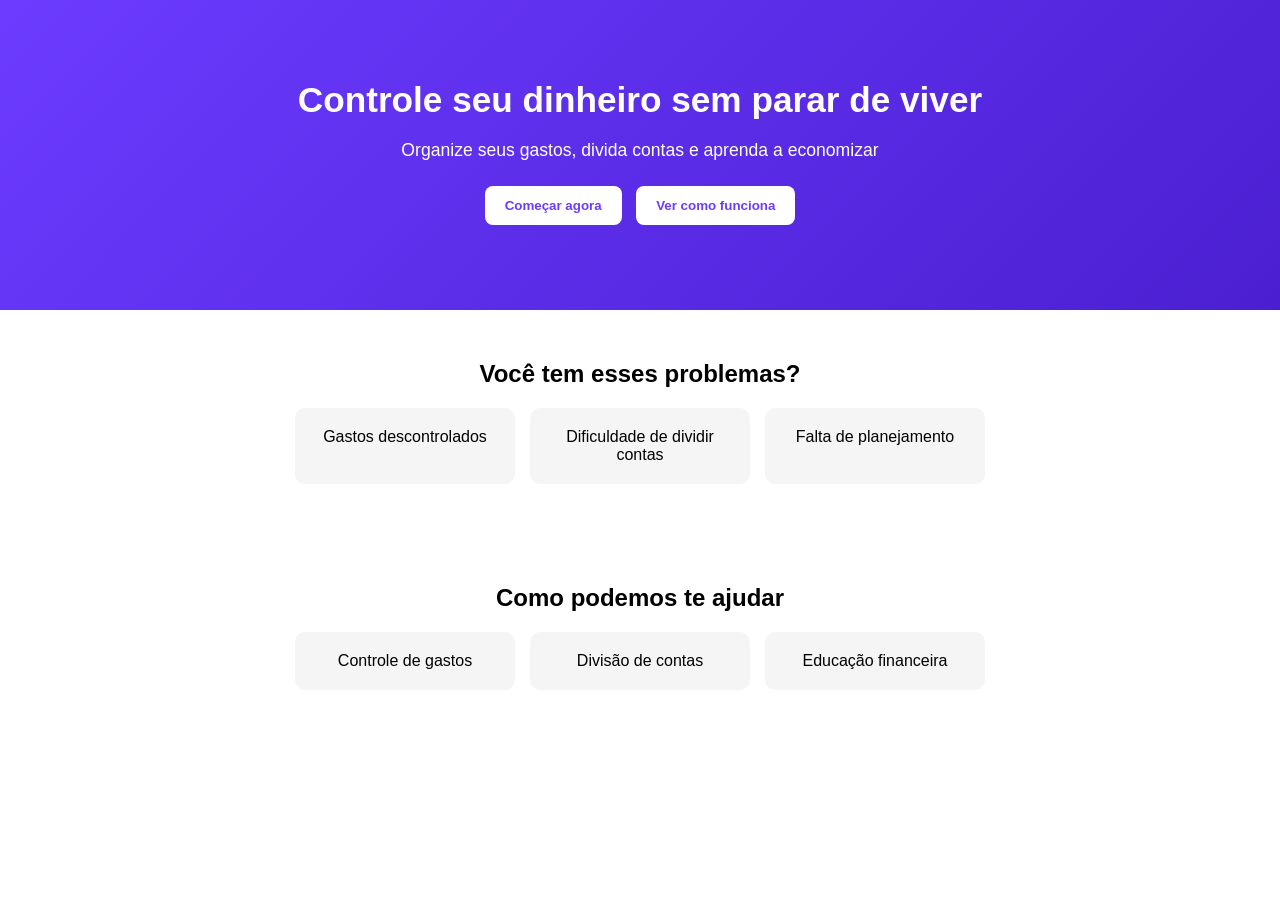
==== index.html @ 618a70f9 "Rename projetounama.html to index.html" ====
<!DOCTYPE html>
<html lang="pt-br">
<head>
  <meta charset="UTF-8">
  <meta name="viewport" content="width=device-width, initial-scale=1.0">
  <title>Controle Financeiro</title>

  <style>
    * {
      margin: 0;
      padding: 0;
      box-sizing: border-box;
      font-family: Arial, sans-serif;
    }

    body {
      background-color: #FFFFFF;
    }

    .hero {
      background: linear-gradient(135deg, #6C3BFF, #4B1FD1);
      color: white;
      text-align: center;
      padding: 80px 20px;
    }

    .hero h1 {
      font-size: 2.2em;
    }

    .hero p {
      margin: 20px 0;
      font-size: 1.1em;
    }

    .btn {
      background: white;
      color: #6C3BFF;
      border: none;
      padding: 12px 20px;
      border-radius: 8px;
      cursor: pointer;
      margin: 5px;
      font-weight: bold;
    }

    .section {
      padding: 50px 20px;
      text-align: center;
    }

    .cards {
      display: flex;
      flex-wrap: wrap;
      justify-content: center;
      gap: 15px;
      margin-top: 20px;
    }

    .card {
      background: #F5F5F5;
      padding: 20px;
      border-radius: 10px;
      width: 220px;
    }

    @media (max-width: 600px) {
      .hero h1 {
        font-size: 1.6em;
      }

      .card {
        width: 90%;
      }
    }
  </style>
</head>

<body>

  <div class="hero">
    <h1>Controle seu dinheiro sem parar de viver</h1>
    <p>Organize seus gastos, divida contas e aprenda a economizar</p>
    <button class="btn">Começar agora</button>
    <button class="btn">Ver como funciona</button>
  </div>

  <div class="section">
    <h2>Você tem esses problemas?</h2>

    <div class="cards">
      <div class="card">Gastos descontrolados</div>
      <div class="card">Dificuldade de dividir contas</div>
      <div class="card">Falta de planejamento</div>
    </div>
  </div>

  <div class="section">
    <h2>Como podemos te ajudar</h2>

    <div class="cards">
      <div class="card">Controle de gastos</div>
      <div class="card">Divisão de contas</div>
      <div class="card">Educação financeira</div>
    </div>
  </div>

</body>
</html>
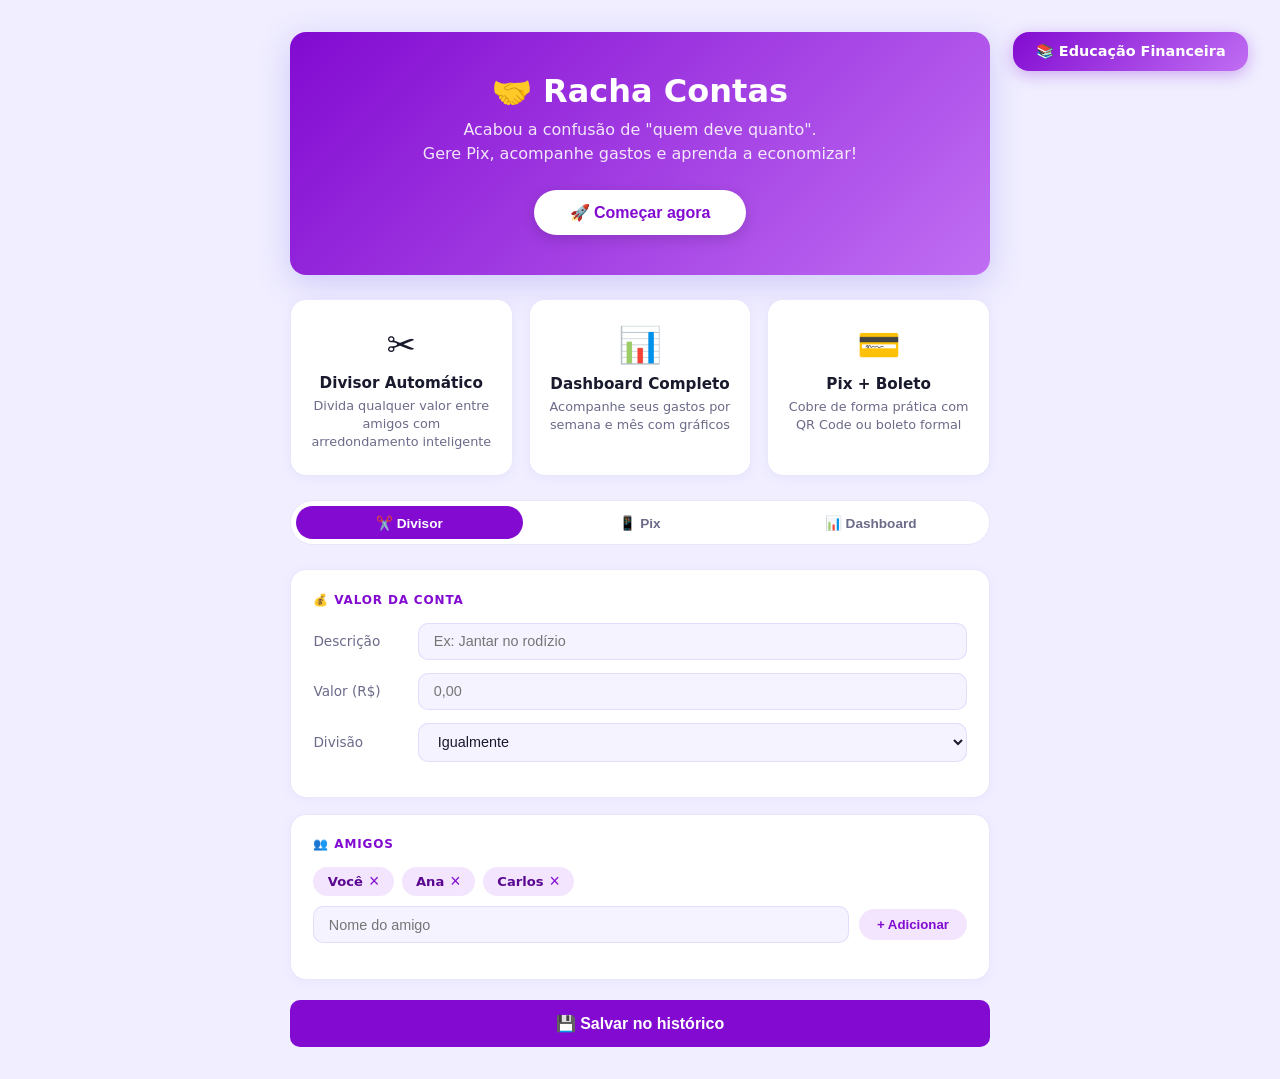
==== commit 1d1eab3d: "Create index.html" ====
--- a/index.html
+++ b/index.html
@@ -1,109 +1,926 @@
 <!DOCTYPE html>
-<html lang="pt-br">
+<html lang="pt-BR">
 <head>
   <meta charset="UTF-8">
   <meta name="viewport" content="width=device-width, initial-scale=1.0">
-  <title>Controle Financeiro</title>
-
+  <title>Racha Contas — Divida sem stress</title>
   <style>
-    * {
-      margin: 0;
+    *, *::before, *::after { box-sizing: border-box; margin: 0; padding: 0; }
+
+    :root {
+      --brand: #820ad1;
+      --brand-light: #c06ef3;
+      --brand-dark: #5e0898;
+      --bg: #f0eeff;
+      --surface: #ffffff;
+      --surface2: #f5f3ff;
+      --text: #1a1a2e;
+      --text2: #6b6b8a;
+      --border: rgba(108, 92, 231, 0.15);
+      --success: #00b894;
+      --danger: #d63031;
+      --radius: 16px;
+      --radius-sm: 10px;
+    }
+
+    body {
+      font-family: 'Segoe UI', system-ui, sans-serif;
+      background: var(--bg);
+      color: var(--text);
+      min-height: 100vh;
+      padding: 2rem 1rem;
+    }
+
+    .app {
+      max-width: 700px;
+      margin: 0 auto;
+      position: relative;
+    }
+
+    /* BOTÃO EDUCAÇÃO FINANCEIRA */
+    .edu-btn {
+      position: fixed;
+      top: 2rem;
+      right: 2rem;
+      background: linear-gradient(135deg, var(--brand), var(--brand-light));
+      color: #fff;
+      border: none;
+      padding: .7rem 1.4rem;
+      border-radius: var(--radius);
+      font-size: .9rem;
+      font-weight: 700;
+      cursor: pointer;
+      transition: all .2s cubic-bezier(.4,0,.2,1);
+      box-shadow: 0 4px 16px rgba(130, 10, 209, 0.3);
+      z-index: 1000;
+      font-family: inherit;
+      text-decoration: none;
+      display: flex;
+      align-items: center;
+      gap: 8px;
+    }
+    .edu-btn:hover {
+      transform: translateY(-2px);
+      box-shadow: 0 8px 24px rgba(130, 10, 209, 0.4);
+      background: linear-gradient(135deg, var(--brand-dark), var(--brand));
+    }
+    .edu-btn:active {
+      transform: translateY(0);
+    }
+
+    @media (max-width: 768px) {
+      .edu-btn {
+        top: 1.5rem;
+        right: 1.5rem;
+        padding: .6rem 1.2rem;
+        font-size: .85rem;
+      }
+    }
+
+    /* HERO */
+    .hero {
+      background: linear-gradient(135deg, #820ad1 0%, #c06ef3 100%);
+      border-radius: var(--radius);
+      padding: 2.5rem 2rem;
+      text-align: center;
+      color: #fff;
+      margin-bottom: 1.5rem;
+      box-shadow: 0 8px 32px rgba(108, 92, 231, 0.25);
+    }
+    .hero h1 { font-size: 2rem; font-weight: 800; margin-bottom: .5rem; }
+    .hero p { font-size: 1rem; opacity: .88; margin-bottom: 1.5rem; line-height: 1.5; }
+    .btn-hero {
+      background: #fff;
+      color: #820ad1;
+      border: none;
+      padding: .8rem 2.2rem;
+      border-radius: 40px;
+      font-size: 1rem;
+      font-weight: 700;
+      cursor: pointer;
+      transition: transform .15s, box-shadow .15s;
+      box-shadow: 0 4px 14px rgba(0,0,0,.15);
+    }
+    .btn-hero:hover { transform: scale(1.05); box-shadow: 0 6px 20px rgba(0,0,0,.2); }
+
+    /* FEATURE CARDS */
+    .features {
+      display: grid;
+      grid-template-columns: repeat(auto-fit, minmax(180px, 1fr));
+      gap: 1rem;
+      margin-bottom: 1.5rem;
+    }
+    .feature-card {
+      background: var(--surface);
+      border-radius: var(--radius);
+      padding: 1.5rem 1rem;
+      text-align: center;
+      border: 1px solid var(--border);
+      box-shadow: 0 2px 12px rgba(108,92,231,.06);
+    }
+    .feature-icon { font-size: 2.2rem; margin-bottom: .6rem; }
+    .feature-card h3 { font-size: .95rem; font-weight: 700; margin-bottom: .3rem; }
+    .feature-card p { font-size: .8rem; color: var(--text2); line-height: 1.4; }
+
+    /* TABS */
+    .tabs {
+      display: flex;
+      gap: 4px;
+      background: var(--surface);
+      border-radius: 50px;
+      padding: 5px;
+      margin-bottom: 1.5rem;
+      border: 1px solid var(--border);
+    }
+    .tab {
+      flex: 1;
+      padding: .55rem;
+      border: none;
+      background: transparent;
+      border-radius: 50px;
+      font-size: .85rem;
+      cursor: pointer;
+      color: var(--text2);
+      font-weight: 600;
+      transition: all .2s;
+    }
+    .tab.active { background: var(--brand); color: #fff; }
+    .tab:hover:not(.active) { background: var(--surface2); }
+
+    /* PANELS */
+    .panel { display: none; }
+    .panel.active { display: block; }
+
+    /* CARD */
+    .card {
+      background: var(--surface);
+      border: 1px solid var(--border);
+      border-radius: var(--radius);
+      padding: 1.4rem;
+      margin-bottom: 1rem;
+      box-shadow: 0 2px 12px rgba(108,92,231,.05);
+    }
+    .card-title {
+      font-size: .75rem;
+      font-weight: 700;
+      text-transform: uppercase;
+      letter-spacing: .07em;
+      color: var(--brand);
+      margin-bottom: 1rem;
+    }
+
+    /* FORM ELEMENTS */
+    .row {
+      display: flex;
+      gap: 10px;
+      align-items: center;
+      margin-bottom: .8rem;
+    }
+    .row label {
+      font-size: .85rem;
+      color: var(--text2);
+      min-width: 95px;
+      font-weight: 500;
+    }
+    input[type=text],
+    input[type=number],
+    select {
+      flex: 1;
+      padding: .6rem .9rem;
+      border: 1.5px solid var(--border);
+      border-radius: var(--radius-sm);
+      font-size: .9rem;
+      background: var(--surface2);
+      color: var(--text);
+      transition: border-color .2s;
+      outline: none;
+    }
+    input:focus, select:focus { border-color: var(--brand); background: #fff; }
+
+    /* AMIGOS */
+    .amigos-list { display: flex; flex-wrap: wrap; gap: 8px; margin-bottom: 10px; }
+    .amigo-tag {
+      background: #f3e5fd;
+      color: #5a0791;
+      border-radius: 20px;
+      padding: .35rem .9rem;
+      font-size: .82rem;
+      font-weight: 600;
+      display: flex;
+      align-items: center;
+      gap: 6px;
+    }
+    .amigo-tag button {
+      background: none;
+      border: none;
+      cursor: pointer;
+      color: #820ad1;
+      font-size: 1.1rem;
+      line-height: 1;
       padding: 0;
-      box-sizing: border-box;
-      font-family: Arial, sans-serif;
-    }
-
-    body {
-      background-color: #FFFFFF;
-    }
-
-    .hero {
-      background: linear-gradient(135deg, #6C3BFF, #4B1FD1);
-      color: white;
+    }
+    .add-btn {
+      background: #f3e5fd;
+      color: var(--brand);
+      border: none;
+      padding: .5rem 1.1rem;
+      border-radius: 20px;
+      font-size: .83rem;
+      cursor: pointer;
+      font-weight: 700;
+      transition: all .2s;
+    }
+    .add-btn:hover { background: var(--brand); color: #fff; }
+
+    /* RESULTADO */
+    .resultado {
+      background: linear-gradient(135deg, #f3e5fd, #E1F5EE);
+      border-radius: var(--radius);
+      padding: 1.2rem;
+      margin-top: .8rem;
+    }
+    .res-titulo { font-size: .8rem; font-weight: 700; color: #6a0eb5; margin-bottom: .6rem; }
+    .res-item {
+      display: flex;
+      justify-content: space-between;
+      align-items: center;
+      padding: .5rem 0;
+      border-bottom: 1px solid rgba(108,92,231,.12);
+    }
+    .res-item:last-child { border-bottom: none; }
+    .res-nome { font-size: .9rem; font-weight: 500; }
+    .res-val { font-size: 1.05rem; font-weight: 800; color: #6a0eb5; }
+    .aviso {
+      font-size: .8rem;
+      color: #3B6D11;
+      background: #EAF3DE;
+      padding: .5rem .8rem;
+      border-radius: 8px;
+      margin-top: .6rem;
+      line-height: 1.4;
+    }
+    .aviso.warn { color: #633806; background: #FAEEDA; }
+
+    .btn-primary {
+      width: 100%;
+      background: var(--brand);
+      color: #fff;
+      border: none;
+      padding: .85rem;
+      border-radius: var(--radius-sm);
+      font-size: 1rem;
+      font-weight: 700;
+      cursor: pointer;
+      margin-top: .3rem;
+      transition: background .2s, transform .15s;
+    }
+    .btn-primary:hover { background: var(--brand-dark); transform: translateY(-1px); }
+
+    .btn-green {
+  background: #67b347;
+}
+
+.btn-green:hover {
+  background: #6BCB4D;
+}
+    .btn-primary:active { transform: translateY(0); }
+
+    /* PIX */
+    .qr-area { text-align: center; padding: 1rem; }
+    .qr-box {
+      display: inline-block;
+      background: #fff;
+      padding: 14px;
+      border-radius: 14px;
+      border: 3px solid var(--brand);
+    }
+    .pix-key-display {
+      background: var(--surface2);
+      border-radius: 8px;
+      padding: .7rem 1rem;
+      font-family: 'Courier New', monospace;
+      font-size: .78rem;
+      word-break: break-all;
+      margin: .6rem 0;
+      color: var(--text2);
+      border: 1px solid var(--border);
+    }
+    .copy-btn {
+      background: none;
+      border: 2px solid var(--brand);
+      color: var(--brand);
+      padding: .45rem 1.1rem;
+      border-radius: 8px;
+      font-size: .85rem;
+      font-weight: 700;
+      cursor: pointer;
+      transition: all .2s;
+    }
+    .copy-btn:hover { background: var(--brand); color: #fff; }
+    .boleto-box {
+      background: var(--surface2);
+      border: 2px dashed var(--border);
+      border-radius: 10px;
+      padding: 1rem 1.2rem;
+      font-size: .85rem;
+    }
+    .boleto-line {
+      display: flex;
+      justify-content: space-between;
+      padding: .3rem 0;
+      border-bottom: 1px solid var(--border);
+      color: var(--text2);
+    }
+    .boleto-line:last-of-type { border-bottom: none; }
+    .boleto-line strong { color: var(--text); font-weight: 600; }
+
+    /* DASHBOARD */
+    .stats {
+      display: grid;
+      grid-template-columns: repeat(3, 1fr);
+      gap: 10px;
+      margin-bottom: 1rem;
+    }
+    .stat-card {
+      background: var(--surface);
+      border: 1px solid var(--border);
+      border-radius: var(--radius-sm);
+      padding: 1rem;
       text-align: center;
-      padding: 80px 20px;
-    }
-
-    .hero h1 {
-      font-size: 2.2em;
-    }
-
-    .hero p {
-      margin: 20px 0;
-      font-size: 1.1em;
-    }
-
-    .btn {
-      background: white;
-      color: #6C3BFF;
-      border: none;
-      padding: 12px 20px;
-      border-radius: 8px;
-      cursor: pointer;
-      margin: 5px;
-      font-weight: bold;
-    }
-
-    .section {
-      padding: 50px 20px;
-      text-align: center;
-    }
-
-    .cards {
+    }
+    .stat-label { font-size: .72rem; color: var(--text2); font-weight: 600; text-transform: uppercase; letter-spacing: .05em; margin-bottom: .3rem; }
+    .stat-val { font-size: 1.25rem; font-weight: 800; color: var(--brand); }
+
+    .chart-wrap { height: 170px; display: flex; align-items: flex-end; gap: 8px; padding: 10px 0 0; }
+    .bar-group { display: flex; flex-direction: column; align-items: center; flex: 1; gap: 5px; }
+    .bar { width: 100%; border-radius: 6px 6px 0 0; min-height: 4px; transition: height .5s cubic-bezier(.4,0,.2,1); }
+    .bar-label { font-size: .7rem; color: var(--text2); }
+    .bar-val { font-size: .72rem; font-weight: 700; color: var(--text); }
+
+    .legend { display: flex; gap: 14px; margin-top: .7rem; flex-wrap: wrap; }
+    .legend-item { display: flex; align-items: center; gap: 5px; font-size: .78rem; color: var(--text2); }
+    .dot { width: 10px; height: 10px; border-radius: 50%; }
+
+    .hist-item {
       display: flex;
-      flex-wrap: wrap;
-      justify-content: center;
-      gap: 15px;
-      margin-top: 20px;
-    }
-
-    .card {
-      background: #F5F5F5;
-      padding: 20px;
+      justify-content: space-between;
+      align-items: center;
+      padding: .65rem 0;
+      border-bottom: 1px solid var(--border);
+    }
+    .hist-item:last-child { border-bottom: none; }
+    .hist-desc { font-size: .9rem; font-weight: 600; }
+    .hist-meta { font-size: .75rem; color: var(--text2); margin-top: 2px; }
+    .hist-val { font-weight: 800; font-size: 1rem; color: var(--danger); }
+    .badge {
+      display: inline-flex;
+      padding: .18rem .6rem;
       border-radius: 10px;
-      width: 220px;
-    }
-
-    @media (max-width: 600px) {
-      .hero h1 {
-        font-size: 1.6em;
-      }
-
-      .card {
-        width: 90%;
-      }
+      font-size: .7rem;
+      font-weight: 700;
+      margin-left: 8px;
+    }
+    .badge.ok { background: #EAF3DE; color: #3B6D11; }
+    .badge.pend { background: #FAEEDA; color: #633806; }
+
+    /* TOAST */
+    .toast {
+      position: fixed;
+      bottom: 1.5rem;
+      left: 50%;
+      transform: translateX(-50%);
+      background: #2C2C2A;
+      color: #fff;
+      padding: .7rem 1.4rem;
+      border-radius: 24px;
+      font-size: .88rem;
+      font-weight: 500;
+      opacity: 0;
+      pointer-events: none;
+      transition: opacity .3s, bottom .3s;
+      z-index: 999;
+      white-space: nowrap;
+      box-shadow: 0 4px 20px rgba(0,0,0,.25);
+    }
+    .toast.show { opacity: 1; bottom: 2rem; }
+
+    @media (max-width: 480px) {
+      .stats { grid-template-columns: repeat(2, 1fr); }
+      .features { grid-template-columns: 1fr 1fr; }
+      .hero h1 { font-size: 1.5rem; }
     }
   </style>
 </head>
-
 <body>
 
+<!-- BOTÃO EDUCAÇÃO FINANCEIRA -->
+<a href="EdFinPage.html" class="edu-btn" onclick="showEduContent(event)">
+  📚 Educação Financeira
+</a>
+
+<div class="app">
+
+  <!-- HERO -->
   <div class="hero">
-    <h1>Controle seu dinheiro sem parar de viver</h1>
-    <p>Organize seus gastos, divida contas e aprenda a economizar</p>
-    <button class="btn">Começar agora</button>
-    <button class="btn">Ver como funciona</button>
+    <h1>🤝 Racha Contas</h1>
+    <p>Acabou a confusão de "quem deve quanto".<br>Gere Pix, acompanhe gastos e aprenda a economizar!</p>
+    <button class="btn-hero" onclick="goToTab('divisor')">🚀 Começar agora</button>
   </div>
 
-  <div class="section">
-    <h2>Você tem esses problemas?</h2>
-
-    <div class="cards">
-      <div class="card">Gastos descontrolados</div>
-      <div class="card">Dificuldade de dividir contas</div>
-      <div class="card">Falta de planejamento</div>
+  <!-- FEATURE CARDS -->
+  <div class="features">
+    <div class="feature-card">
+      <div class="feature-icon">✂️</div>
+      <h3>Divisor Automático</h3>
+      <p>Divida qualquer valor entre amigos com arredondamento inteligente</p>
+    </div>
+    <div class="feature-card">
+      <div class="feature-icon">📊</div>
+      <h3>Dashboard Completo</h3>
+      <p>Acompanhe seus gastos por semana e mês com gráficos</p>
+    </div>
+    <div class="feature-card">
+      <div class="feature-icon">💳</div>
+      <h3>Pix + Boleto</h3>
+      <p>Cobre de forma prática com QR Code ou boleto formal</p>
     </div>
   </div>
 
-  <div class="section">
-    <h2>Como podemos te ajudar</h2>
-
-    <div class="cards">
-      <div class="card">Controle de gastos</div>
-      <div class="card">Divisão de contas</div>
-      <div class="card">Educação financeira</div>
-    </div>
+  <!-- TABS -->
+  <div class="tabs">
+    <button class="tab active" data-tab="divisor" onclick="goToTab('divisor')">✂️ Divisor</button>
+    <button class="tab" data-tab="pix" onclick="goToTab('pix')">📱 Pix</button>
+    <button class="tab" data-tab="dashboard" onclick="goToTab('dashboard')">📊 Dashboard</button>
   </div>
+  <!-- ===== DIVISOR ===== -->
+  <div class="panel active" id="panel-divisor">
+    <div class="card">
+      <div class="card-title">💰 Valor da conta</div>
+      <div class="row">
+        <label>Descrição</label>
+        <input type="text" id="desc" placeholder="Ex: Jantar no rodízio">
+      </div>
+      <div class="row">
+        <label>Valor (R$)</label>
+        <input type="number" id="valor" placeholder="0,00" min="0" step="0.01" oninput="calcular()">
+      </div>
+      <div class="row">
+        <label>Divisão</label>
+        <select id="tipo" onchange="toggleTipo()">
+          <option value="igual">Igualmente</option>
+          <option value="porcentagem">Por porcentagem</option>
+          <option value="manual">Valores manuais</option>
+        </select>
+      </div>
+    </div>
+
+    <div class="card">
+      <div class="card-title">👥 Amigos</div>
+      <div class="amigos-list" id="amigos-list"></div>
+      <div class="row" style="margin-top:.4rem">
+        <input type="text" id="novo-amigo" placeholder="Nome do amigo" onkeydown="if(event.key==='Enter') addAmigo()">
+        <button class="add-btn" onclick="addAmigo()">+ Adicionar</button>
+      </div>
+    </div>
+
+    <div id="manual-area" style="display:none">
+      <div class="card">
+        <div class="card-title" id="manual-title">⚖️ Valores por pessoa</div>
+        <div id="manual-inputs"></div>
+      </div>
+    </div>
+
+    <div class="resultado" id="resultado" style="display:none">
+      <div class="res-titulo">✅ Resultado da divisão</div>
+      <div id="res-items"></div>
+      <div id="aviso-arredondamento" class="aviso" style="display:none"></div>
+    </div>
+
+    <button class="btn-primary" onclick="salvarGasto()">💾 Salvar no histórico</button>
+  </div>
+
+  <!-- ===== PIX ===== -->
+  <div class="panel" id="panel-pix">
+    <div class="card">
+      <div class="card-title">📲 Gerar cobrança Pix</div>
+      <div class="row">
+        <label>Recebedor</label>
+        <input type="text" id="pix-nome" placeholder="Seu nome completo">
+      </div>
+      <div class="row">
+        <label>Tipo de chave</label>
+        <select id="pix-tipo">
+          <option value="cpf">CPF</option>
+          <option value="email">E-mail</option>
+          <option value="telefone">Telefone</option>
+          <option value="aleatoria">Chave aleatória</option>
+        </select>
+      </div>
+      <div class="row">
+        <label>Chave Pix</label>
+        <input type="text" id="pix-chave" placeholder="Digite a chave">
+      </div>
+      <div class="row">
+        <label>Valor (R$)</label>
+        <input type="number" id="pix-valor" placeholder="0,00" min="0" step="0.01">
+      </div>
+      <div class="row">
+        <label>Descrição</label>
+        <input type="text" id="pix-desc" placeholder="Motivo do pagamento">
+      </div>
+      <button class="btn-primary" onclick="gerarPix()">⚡ Gerar QR Code Pix</button>
+      <button class="btn-primary btn-green" onclick="gerarPixCompleto()">💠 Gerar Pix Completo</button>
+    </div>
+
+    <div class="card" id="pix-resultado" style="display:none">
+      <div class="card-title">📷 QR Code gerado</div>
+      <div class="qr-area">
+        <div class="qr-box">
+          <canvas id="qr-canvas" width="180" height="180"></canvas>
+        </div>
+        <p style="font-size:.8rem;color:var(--text2);margin-top:.6rem">Escaneie com o app do banco</p>
+      </div>
+      <div class="card-title" style="margin-top:.5rem">Código Pix (Copia e Cola)</div>
+      <div class="pix-key-display" id="pix-code-display"></div>
+      <button class="copy-btn" onclick="copiarPix()">📋 Copiar código</button>
+    </div>
+
+    <div class="card" id="boleto-area" style="display:none">
+      <div class="card-title">🧾 Boleto simulado</div>
+      <div class="boleto-box" id="boleto-content"></div>
+    </div>
+  </div>
+
+  <!-- ===== DASHBOARD ===== -->
+  <div class="panel" id="panel-dashboard">
+    <div class="stats">
+      <div class="stat-card">
+        <div class="stat-label">Total gasto</div>
+        <div class="stat-val" id="stat-total">R$ 0</div>
+      </div>
+      <div class="stat-card">
+        <div class="stat-label">Contas</div>
+        <div class="stat-val" id="stat-contas">0</div>
+      </div>
+      <div class="stat-card">
+        <div class="stat-label">Média/conta</div>
+        <div class="stat-val" id="stat-media">R$ 0</div>
+      </div>
+    </div>
+
+    <div class="card">
+      <div class="card-title">📈 Gastos por semana</div>
+      <div class="chart-wrap" id="chart-bars"></div>
+      <div class="legend">
+        <div class="legend-item"><div class="dot" style="background:#820ad1"></div>Semana atual</div>
+        <div class="legend-item"><div class="dot" style="background:#c06ef3"></div>Semanas anteriores</div>
+      </div>
+    </div>
+
+    <div class="card">
+      <div class="card-title">📋 Histórico de gastos</div>
+      <div id="hist-list">
+        <p style="font-size:.88rem;color:var(--text2);text-align:center;padding:1.5rem 0">
+          Nenhum gasto salvo ainda.<br>Divida uma conta e salve no histórico!
+        </p>
+      </div>
+    </div>
+  </div>
+
+</div>
+
+<div class="toast" id="toast"></div>
+
+<script>
+  // ========== STATE ==========
+  let amigos = ['Você', 'Ana', 'Carlos'];
+  let gastos = [];
+  let pixCode = '';
+
+  // ========== UTILS ==========
+  function toast(msg) {
+    const t = document.getElementById('toast');
+    t.textContent = msg;
+    t.classList.add('show');
+    setTimeout(() => t.classList.remove('show'), 2400);
+  }
+
+  function goToTab(name) {
+    document.querySelectorAll('.tab').forEach(t => {
+      t.classList.toggle('active', t.dataset.tab === name);
+    });
+    document.querySelectorAll('.panel').forEach(p => p.classList.remove('active'));
+    document.getElementById('panel-' + name).classList.add('active');
+    if (name === 'dashboard') renderDashboard();
+  }
+
+  // ========== DIVISOR ==========
+  function renderAmigos() {
+    const list = document.getElementById('amigos-list');
+    list.innerHTML = amigos.map((a, i) =>
+      `<span class="amigo-tag">${a}<button onclick="removeAmigo(${i})">×</button></span>`
+    ).join('');
+    renderManualInputs();
+    calcular();
+  }
+
+  function addAmigo() {
+    const input = document.getElementById('novo-amigo');
+    const nome = input.value.trim();
+    if (!nome) { toast('⚠️ Digite um nome!'); return; }
+    if (amigos.includes(nome)) { toast('⚠️ Esse nome já está na lista!'); return; }
+    amigos.push(nome);
+    input.value = '';
+    renderAmigos();
+    toast('✅ ' + nome + ' adicionado(a)!');
+  }
+
+  function removeAmigo(idx) {
+    if (amigos.length <= 1) { toast('⚠️ Precisa de pelo menos 1 pessoa!'); return; }
+    const nome = amigos[idx];
+    amigos.splice(idx, 1);
+    renderAmigos();
+    toast('🗑️ ' + nome + ' removido(a)');
+  }
+
+  function toggleTipo() {
+    const tipo = document.getElementById('tipo').value;
+    document.getElementById('manual-area').style.display = tipo === 'igual' ? 'none' : 'block';
+    if (tipo === 'porcentagem') document.getElementById('manual-title').textContent = '📊 Porcentagem por pessoa';
+    if (tipo === 'manual') document.getElementById('manual-title').textContent = '⚖️ Valores por pessoa';
+    renderManualInputs();
+    calcular();
+  }
+
+  function renderManualInputs() {
+    const tipo = document.getElementById('tipo').value;
+    const container = document.getElementById('manual-inputs');
+    if (tipo === 'igual') { container.innerHTML = ''; return; }
+    container.innerHTML = amigos.map((a, i) => `
+      <div class="row">
+        <label>${a}</label>
+        <input type="number" id="m${i}"
+          placeholder="${tipo === 'porcentagem' ? '% (ex: 33)' : 'R$ (ex: 50,00)'}"
+          min="0" step="${tipo === 'porcentagem' ? '1' : '0.01'}"
+          oninput="calcular()">
+      </div>
+    `).join('');
+  }
+
+  function calcular() {
+    const v = parseFloat(document.getElementById('valor').value) || 0;
+    const tipo = document.getElementById('tipo').value;
+    const resultado = document.getElementById('resultado');
+    const resItems = document.getElementById('res-items');
+    const aviso = document.getElementById('aviso-arredondamento');
+
+    if (v <= 0 || amigos.length === 0) { resultado.style.display = 'none'; return; }
+
+    let parts = [];
+
+    if (tipo === 'igual') {
+      const base = Math.floor((v / amigos.length) * 100) / 100;
+      let centavosExtras = Math.round((v - base * amigos.length) * 100);
+      parts = amigos.map((a, i) => ({ nome: a, val: base + (i < centavosExtras ? 0.01 : 0) }));
+      const diff = Math.round((v - parts.reduce((s, p) => s + p.val, 0)) * 100);
+      aviso.className = 'aviso';
+      aviso.style.display = centavosExtras > 0 ? 'block' : 'none';
+      if (centavosExtras > 0) aviso.textContent = `💡 R$ 0,01 distribuído entre os primeiros para fechar o valor exato.`;
+
+    } else if (tipo === 'porcentagem') {
+      let totalPerc = 0;
+      parts = amigos.map((a, i) => {
+        const p = parseFloat(document.getElementById('m' + i)?.value) || 0;
+        totalPerc += p;
+        return { nome: a, perc: p, val: Math.round((p / 100) * v * 100) / 100 };
+      });
+      const ok = Math.abs(totalPerc - 100) < 0.01;
+      aviso.className = ok ? 'aviso' : 'aviso warn';
+      aviso.style.display = 'block';
+      aviso.textContent = ok
+        ? `✅ Porcentagens somam 100%`
+        : `⚠️ Soma atual: ${totalPerc.toFixed(1)}% — precisa ser exatamente 100%`;
+
+    } else {
+      let soma = 0;
+      parts = amigos.map((a, i) => {
+        const p = parseFloat(document.getElementById('m' + i)?.value) || 0;
+        soma += p;
+        return { nome: a, val: p };
+      });
+      const diff = Math.round((v - soma) * 100) / 100;
+      aviso.className = diff === 0 ? 'aviso' : 'aviso warn';
+      aviso.style.display = 'block';
+      aviso.textContent = diff === 0
+        ? `✅ Valores somam R$ ${v.toFixed(2)}`
+        : `⚠️ ${diff > 0 ? `Faltam R$ ${diff.toFixed(2)}` : `Excesso de R$ ${Math.abs(diff).toFixed(2)}`} para fechar R$ ${v.toFixed(2)}`;
+    }
+
+    resItems.innerHTML = parts.map(p =>
+      `<div class="res-item">
+        <span class="res-nome">${p.nome}</span>
+        <span class="res-val">R$ ${p.val.toFixed(2)}</span>
+      </div>`
+    ).join('');
+    resultado.style.display = 'block';
+  }
+
+  function salvarGasto() {
+    const v = parseFloat(document.getElementById('valor').value) || 0;
+    const d = document.getElementById('desc').value.trim() || 'Gasto sem nome';
+    if (v <= 0) { toast('⚠️ Informe um valor antes de salvar!'); return; }
+    gastos.push({ desc: d, valor: v, data: new Date(), amigos: amigos.length, pago: false });
+    toast('✅ Gasto salvo no histórico!');
+    document.getElementById('desc').value = '';
+    document.getElementById('valor').value = '';
+    document.getElementById('resultado').style.display = 'none';
+  }
+
+  // ========== PIX ==========
+  function gerarPix() {
+    const nome = document.getElementById('pix-nome').value.trim();
+    const chave = document.getElementById('pix-chave').value.trim();
+    const valor = parseFloat(document.getElementById('pix-valor').value) || 0;
+    const desc = document.getElementById('pix-desc').value.trim() || 'Pagamento';
+
+    if (!nome) { toast('⚠️ Informe o nome do recebedor!'); return; }
+    if (!chave) { toast('⚠️ Informe a chave Pix!'); return; }
+    if (valor <= 0) { toast('⚠️ Informe um valor válido!'); return; }
+
+    pixCode = gerarEMV(nome, chave, valor, desc);
+
+    document.getElementById('pix-code-display').textContent = pixCode;
+    document.getElementById('pix-resultado').style.display = 'block';
+
+    renderQR(pixCode);
+
+    const hoje = new Date();
+    const venc = new Date(hoje.getTime() + 3 * 24 * 60 * 60 * 1000);
+    document.getElementById('boleto-content').innerHTML = `
+      <div class="boleto-line"><span>Beneficiário</span><strong>${nome}</strong></div>
+      <div class="boleto-line"><span>Chave Pix</span><strong>${chave}</strong></div>
+      <div class="boleto-line"><span>Valor</span><strong>R$ ${valor.toFixed(2)}</strong></div>
+      <div class="boleto-line"><span>Descrição</span><strong>${desc}</strong></div>
+      <div class="boleto-line"><span>Data geração</span><strong>${hoje.toLocaleDateString('pt-BR')}</strong></div>
+      <div class="boleto-line"><span>Vencimento</span><strong>${venc.toLocaleDateString('pt-BR')}</strong></div>
+      <p style="margin-top:.8rem;font-size:.75rem;color:var(--text2)">⚠️ Boleto simulado para fins de demonstração.</p>
+    `;
+    document.getElementById('boleto-area').style.display = 'block';
+    toast('⚡ QR Code Pix gerado com sucesso!');
+  }
+
+  function gerarPixCompleto() {
+  const nome = document.getElementById('pix-nome').value.trim();
+  const chave = document.getElementById('pix-chave').value.trim();
+  const valor = parseFloat(document.getElementById('pix-valor').value) || 0;
+  const desc = document.getElementById('pix-desc').value.trim() || 'Pagamento';
+
+  if (!nome) { toast('⚠️ Informe o nome do recebedor!'); return; }
+  if (!chave) { toast('⚠️ Informe a chave Pix!'); return; }
+  if (valor <= 0) { toast('⚠️ Informe um valor válido!'); return; }
+
+  const codigoPix = gerarEMV(nome, chave, valor, desc);
+
+  document.getElementById('pix-code-display').textContent = codigoPix;
+  document.getElementById('pix-resultado').style.display = 'block';
+
+  renderQR(codigoPix);
+
+  toast('✅ Pix completo gerado com sucesso!');
+}
+
+  function gerarEMV(nome, chave, valor, desc) {
+    const valorStr = valor.toFixed(2);
+    const nomeClean = nome.substring(0, 25).toUpperCase();
+    const descClean = desc.substring(0, 20);
+    const chaveField = tlv('01', chave);
+    const descField = descClean ? tlv('02', descClean) : '';
+    const merchant = tlv('00', 'BR.GOV.BCB.PIX') + chaveField + descField;
+    const merchantInfo = tlv('26', merchant);
+    const base = '000201' + merchantInfo + '52040000' + '5303986' +
+      tlv('54', valorStr) + '5802BR' +
+      tlv('59', nomeClean) + tlv('60', 'SAO PAULO') +
+      tlv('62', tlv('05', '***'));
+    return base + '6304' + crc16(base + '6304');
+  }
+
+  function tlv(tag, value) {
+    const len = value.length.toString().padStart(2, '0');
+    return tag + len + value;
+  }
+
+  function crc16(str) {
+    let crc = 0xFFFF;
+    for (let i = 0; i < str.length; i++) {
+      crc ^= str.charCodeAt(i) << 8;
+      for (let j = 0; j < 8; j++) {
+        crc = crc & 0x8000 ? (crc << 1) ^ 0x1021 : crc << 1;
+      }
+    }
+    return (crc & 0xFFFF).toString(16).toUpperCase().padStart(4, '0');
+  }
+
+  function renderQR(data) {
+    const canvas = document.getElementById('qr-canvas');
+    const ctx = canvas.getContext('2d');
+    const size = 180, cell = 5, cols = Math.floor(size / cell);
+    ctx.clearRect(0, 0, size, size);
+    ctx.fillStyle = '#ffffff';
+    ctx.fillRect(0, 0, size, size);
+    ctx.fillStyle = '#5a0791';
+    const seed = data.split('').reduce((a, c) => ((a << 5) - a) + c.charCodeAt(0), 0);
+    function bit(x, y) { return ((seed * (x * 31 + 7) + y * 17 + x * y) % 11) < 5; }
+    for (let x = 0; x < cols; x++) {
+      for (let y = 0; y < cols; y++) {
+        if (bit(x, y)) ctx.fillRect(x * cell, y * cell, cell, cell);
+      }
+    }
+    // Finder patterns
+    [[1, 1], [cols - 8, 1], [1, cols - 8]].forEach(([ox, oy]) => {
+      ctx.fillStyle = '#5a0791';
+      ctx.fillRect(ox * cell, oy * cell, 7 * cell, 7 * cell);
+      ctx.fillStyle = '#ffffff';
+      ctx.fillRect((ox + 1) * cell, (oy + 1) * cell, 5 * cell, 5 * cell);
+      ctx.fillStyle = '#5a0791';
+      ctx.fillRect((ox + 2) * cell, (oy + 2) * cell, 3 * cell, 3 * cell);
+    });
+  }
+
+  function copiarPix() {
+    if (!pixCode) { toast('⚠️ Gere um QR Code primeiro!'); return; }
+    if (navigator.clipboard) {
+      navigator.clipboard.writeText(pixCode).then(() => toast('📋 Código copiado!'));
+    } else {
+      const ta = document.createElement('textarea');
+      ta.value = pixCode;
+      document.body.appendChild(ta);
+      ta.select();
+      document.execCommand('copy');
+      document.body.removeChild(ta);
+      toast('📋 Código copiado!');
+    }
+  }
+
+  // ========== DASHBOARD ==========
+  function renderDashboard() {
+    const total = gastos.reduce((s, g) => s + g.valor, 0);
+    document.getElementById('stat-total').textContent = 'R$ ' + total.toFixed(2);
+    document.getElementById('stat-contas').textContent = gastos.length;
+    document.getElementById('stat-media').textContent = 'R$ ' + (gastos.length ? (total / gastos.length).toFixed(2) : '0.00');
+
+    // Gráfico de barras (5 semanas)
+    const semanas = ['S-4', 'S-3', 'S-2', 'S-1', 'Agora'];
+    const seed = Date.now();
+    const vals = [
+      120 + (seed % 80),
+      90 + ((seed >> 2) % 100),
+      150 + ((seed >> 4) % 70),
+      80 + ((seed >> 6) % 120),
+      total > 0 ? total : 60 + ((seed >> 8) % 130)
+    ];
+    const max = Math.max(...vals, 1);
+    const maxH = 130;
+    document.getElementById('chart-bars').innerHTML = semanas.map((s, i) => `
+      <div class="bar-group">
+        <span class="bar-val">R$${Math.round(vals[i])}</span>
+        <div class="bar" style="height:${Math.round((vals[i] / max) * maxH)}px;background:${i === 4 ? '#820ad1' : '#c06ef3'}"></div>
+        <span class="bar-label">${s}</span>
+      </div>
+    `).join('');
+
+    // Histórico
+    const hl = document.getElementById('hist-list');
+    if (!gastos.length) {
+      hl.innerHTML = `<p style="font-size:.88rem;color:var(--text2);text-align:center;padding:1.5rem 0">
+        Nenhum gasto salvo ainda.<br>Divida uma conta e salve no histórico!
+      </p>`;
+      return;
+    }
+    hl.innerHTML = gastos.slice().reverse().map((g, i) => `
+      <div class="hist-item">
+        <div>
+          <div class="hist-desc">${g.desc}</div>
+          <div class="hist-meta">${g.amigos} pessoa(s) · ${g.data.toLocaleDateString('pt-BR')}</div>
+        </div>
+        <div style="display:flex;align-items:center;gap:6px">
+          <span class="hist-val">R$ ${g.valor.toFixed(2)}</span>
+          <span class="badge ${g.pago ? 'ok' : 'pend'}" onclick="togglePago(${gastos.length - 1 - i})" style="cursor:pointer">
+            ${g.pago ? '✅ Pago' : '⏳ Pendente'}
+          </span>
+        </div>
+      </div>
+    `).join('');
+  }
+
+  function togglePago(idx) {
+    gastos[idx].pago = !gastos[idx].pago;
+    renderDashboard();
+    toast(gastos[idx].pago ? '✅ Marcado como pago!' : '⏳ Marcado como pendente');
+  }
+
+  // ========== INIT ==========
+  renderAmigos();
+</script>
 
 </body>
 </html>
